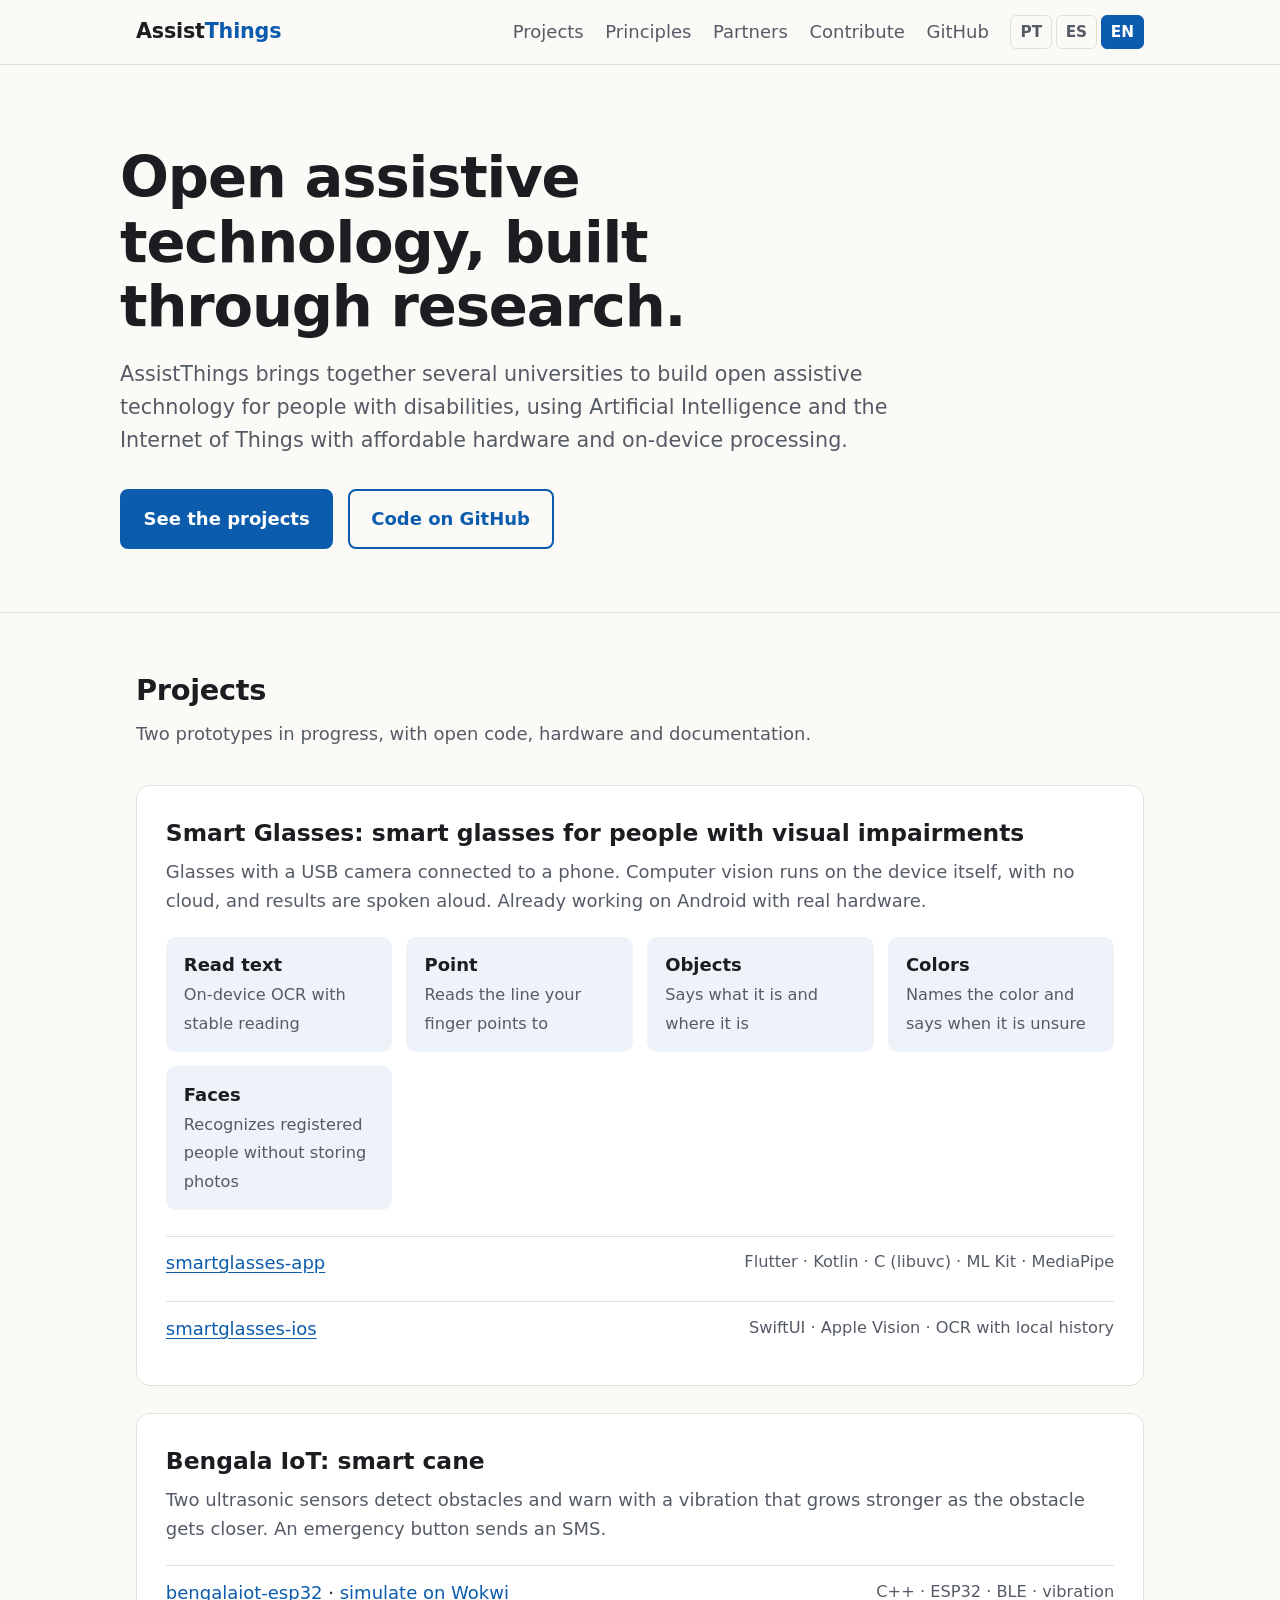
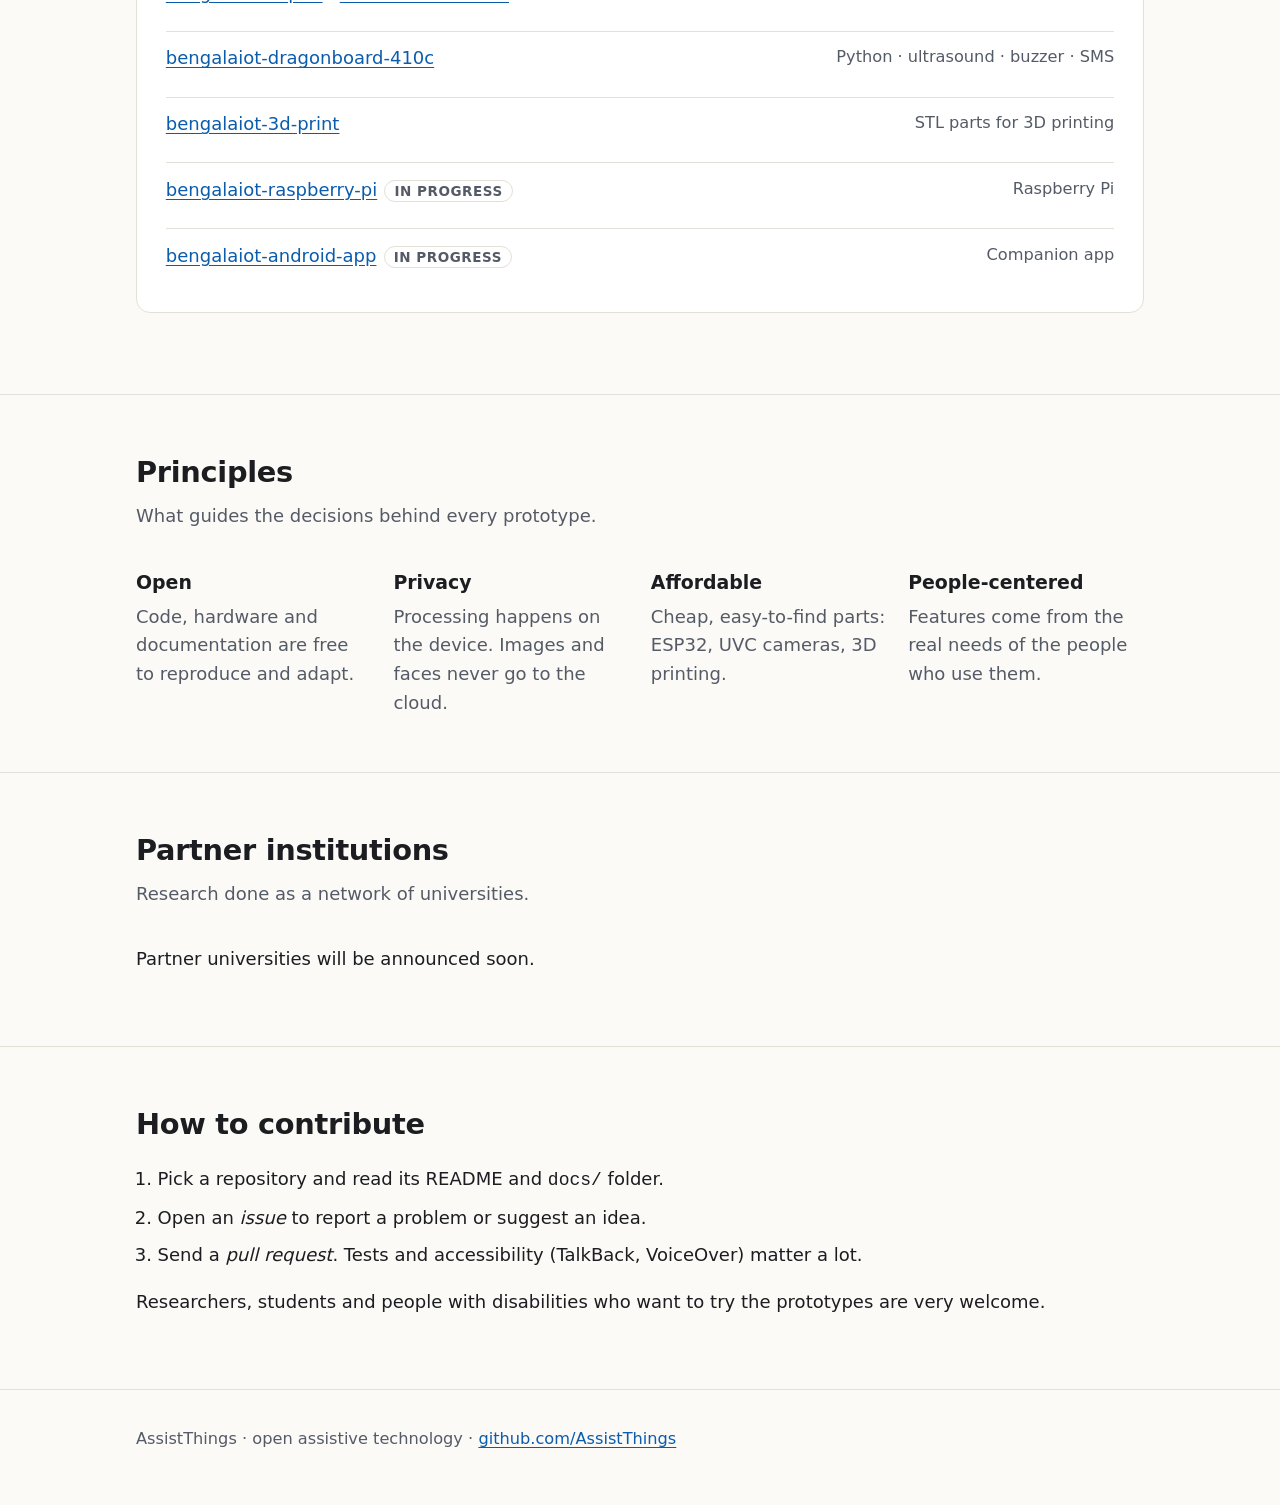
==== en/index.html @ 8e0bbb5f "feat: add Spanish and English pages with language switcher" ====
<!doctype html>
<html lang="en">
<head>
<meta charset="utf-8">
<meta name="viewport" content="width=device-width, initial-scale=1">
<title>AssistThings</title>
<meta name="description" content="A research project across universities building open assistive technology with Artificial Intelligence and the Internet of Things.">
<link rel="stylesheet" href="/style.css">
<link rel="alternate" hreflang="pt-BR" href="https://assistthings.github.io/">
<link rel="alternate" hreflang="es" href="https://assistthings.github.io/es/">
<link rel="alternate" hreflang="en" href="https://assistthings.github.io/en/">
</head>
<body>
<a class="skip" href="#content">Skip to content</a>

<header class="top">
  <div class="wrap">
    <a class="brand" href="/en/">Assist<span>Things</span></a>
    <div class="top-right">
    <nav aria-label="Main">
      <ul>
        <li><a href="#projects">Projects</a></li>
        <li><a href="#principles">Principles</a></li>
        <li><a href="#partners">Partners</a></li>
        <li><a href="#contribute">Contribute</a></li>
        <li><a href="https://github.com/AssistThings">GitHub</a></li>
      </ul>
    </nav>
    <ul class="lang" aria-label="Language">
      <li><a href="/" hreflang="pt-BR" lang="pt-BR">PT</a></li>
      <li><a href="/es/" hreflang="es" lang="es">ES</a></li>
      <li><a href="/en/" hreflang="en" lang="en" aria-current="page">EN</a></li>
    </ul>
    </div>
  </div>
</header>

<main id="content">
  <div class="wrap hero">
    <h1>Open assistive technology, built through research.</h1>
    <p>AssistThings brings together several universities to build open assistive technology for people with disabilities, using Artificial Intelligence and the Internet of Things with affordable hardware and on-device processing.</p>
    <div class="btns">
      <a class="btn primary" href="#projects">See the projects</a>
      <a class="btn ghost" href="https://github.com/AssistThings">Code on GitHub</a>
    </div>
  </div>

  <section id="projects" aria-labelledby="h-projects">
    <div class="wrap">
      <h2 id="h-projects">Projects</h2>
      <p class="lead">Two prototypes in progress, with open code, hardware and documentation.</p>

      <article class="project" aria-labelledby="h-glasses">
        <h3 id="h-glasses">Smart Glasses: smart glasses for people with visual impairments</h3>
        <p>Glasses with a USB camera connected to a phone. Computer vision runs on the device itself, with no cloud, and results are spoken aloud. Already working on Android with real hardware.</p>
        <ul class="modes">
          <li><strong>Read text</strong><span>On-device OCR with stable reading</span></li>
          <li><strong>Point</strong><span>Reads the line your finger points to</span></li>
          <li><strong>Objects</strong><span>Says what it is and where it is</span></li>
          <li><strong>Colors</strong><span>Names the color and says when it is unsure</span></li>
          <li><strong>Faces</strong><span>Recognizes registered people without storing photos</span></li>
        </ul>
        <ul class="repos">
          <li><a href="https://github.com/AssistThings/smartglasses-app">smartglasses-app</a><span class="meta">Flutter · Kotlin · C (libuvc) · ML Kit · MediaPipe</span></li>
          <li><a href="https://github.com/AssistThings/smartglasses-ios">smartglasses-ios</a><span class="meta">SwiftUI · Apple Vision · OCR with local history</span></li>
        </ul>
      </article>

      <article class="project" aria-labelledby="h-cane">
        <h3 id="h-cane">Bengala IoT: smart cane</h3>
        <p>Two ultrasonic sensors detect obstacles and warn with a vibration that grows stronger as the obstacle gets closer. An emergency button sends an SMS.</p>
        <ul class="repos">
          <li><span><a href="https://github.com/AssistThings/bengalaiot-esp32">bengalaiot-esp32</a> · <a href="https://wokwi.com/projects/360982537270744065">simulate on Wokwi</a></span><span class="meta">C++ · ESP32 · BLE · vibration</span></li>
          <li><a href="https://github.com/AssistThings/bengalaiot-dragonboard-410c">bengalaiot-dragonboard-410c</a><span class="meta">Python · ultrasound · buzzer · SMS</span></li>
          <li><a href="https://github.com/AssistThings/bengalaiot-3d-print">bengalaiot-3d-print</a><span class="meta">STL parts for 3D printing</span></li>
          <li><span><a href="https://github.com/AssistThings/bengalaiot-raspberry-pi">bengalaiot-raspberry-pi</a><span class="tag">in progress</span></span><span class="meta">Raspberry Pi</span></li>
          <li><span><a href="https://github.com/AssistThings/bengalaiot-android-app">bengalaiot-android-app</a><span class="tag">in progress</span></span><span class="meta">Companion app</span></li>
        </ul>
      </article>
    </div>
  </section>

  <section id="principles" aria-labelledby="h-principles">
    <div class="wrap">
      <h2 id="h-principles">Principles</h2>
      <p class="lead">What guides the decisions behind every prototype.</p>
      <div class="grid">
        <div><h3>Open</h3><p>Code, hardware and documentation are free to reproduce and adapt.</p></div>
        <div><h3>Privacy</h3><p>Processing happens on the device. Images and faces never go to the cloud.</p></div>
        <div><h3>Affordable</h3><p>Cheap, easy-to-find parts: ESP32, UVC cameras, 3D printing.</p></div>
        <div><h3>People-centered</h3><p>Features come from the real needs of the people who use them.</p></div>
      </div>
    </div>
  </section>

  <section id="partners" aria-labelledby="h-partners">
    <div class="wrap">
      <h2 id="h-partners">Partner institutions</h2>
      <p class="lead">Research done as a network of universities.</p>
      <p>Partner universities will be announced soon.</p>
    </div>
  </section>

  <section id="contribute" aria-labelledby="h-contribute">
    <div class="wrap">
      <h2 id="h-contribute">How to contribute</h2>
      <ol class="steps">
        <li>Pick a repository and read its README and <code>docs/</code> folder.</li>
        <li>Open an <em>issue</em> to report a problem or suggest an idea.</li>
        <li>Send a <em>pull request</em>. Tests and accessibility (TalkBack, VoiceOver) matter a lot.</li>
      </ol>
      <p>Researchers, students and people with disabilities who want to try the prototypes are very welcome.</p>
    </div>
  </section>
</main>

<footer>
  <div class="wrap">AssistThings · open assistive technology · <a href="https://github.com/AssistThings">github.com/AssistThings</a></div>
</footer>
</body>
</html>
---- style.css ----
:root {
  --bg: #fbfaf7; --surface: #ffffff; --text: #1b1d21; --muted: #555b66;
  --line: #e3e0d8; --accent: #0b5cad; --accent-ink: #ffffff; --chip: #eef3fa;
  --focus: #f2a900;
}
@media (prefers-color-scheme: dark) {
  :root {
    --bg: #121417; --surface: #1b1e23; --text: #eceef2; --muted: #a6adb9;
    --line: #2c3139; --accent: #6fb0ff; --accent-ink: #0b1220; --chip: #1f2a3a;
  }
}
* { box-sizing: border-box; }
html { font-size: 112.5%; }
body {
  margin: 0; background: var(--bg); color: var(--text);
  font: 1rem/1.6 system-ui, -apple-system, "Segoe UI", Roboto, sans-serif;
}
a { color: var(--accent); text-underline-offset: 3px; }
:focus-visible { outline: 3px solid var(--focus); outline-offset: 3px; border-radius: 4px; }
.skip { position: absolute; left: -999px; top: 0; background: var(--accent); color: var(--accent-ink); padding: .6rem 1rem; }
.skip:focus { left: 1rem; top: 1rem; z-index: 10; }
.wrap { max-width: 1040px; margin: 0 auto; padding: 0 16px; }
header.top { border-bottom: 1px solid var(--line); }
header.top .wrap { display: flex; align-items: center; justify-content: space-between; gap: 1rem; min-height: 64px; flex-wrap: wrap; }
.brand { font-weight: 700; font-size: 1.15rem; color: var(--text); text-decoration: none; letter-spacing: -.01em; }
.brand span { color: var(--accent); }
nav ul { list-style: none; display: flex; gap: 1.2rem; margin: 0; padding: 0; flex-wrap: wrap; }
nav a { color: var(--muted); text-decoration: none; }
nav a:hover { color: var(--text); text-decoration: underline; }

.hero { padding: 4.5rem 0 3.5rem; }
.hero h1 { font-size: clamp(2rem, 5vw, 3.2rem); line-height: 1.12; margin: 0 0 1rem; letter-spacing: -.02em; max-width: 18ch; }
.hero p { font-size: 1.15rem; color: var(--muted); max-width: 60ch; margin: 0 0 1.8rem; }
.btns { display: flex; gap: .8rem; flex-wrap: wrap; }
.btn { display: inline-block; padding: .75rem 1.2rem; border-radius: 8px; font-weight: 600; text-decoration: none; border: 2px solid var(--accent); }
.btn.primary { background: var(--accent); color: var(--accent-ink); }
.btn.ghost { color: var(--accent); }

section { padding: 3rem 0; border-top: 1px solid var(--line); }
h2 { font-size: 1.6rem; margin: 0 0 .4rem; letter-spacing: -.01em; }
.lead { color: var(--muted); margin: 0 0 2rem; max-width: 65ch; }

.project { background: var(--surface); border: 1px solid var(--line); border-radius: 14px; padding: 1.6rem; margin-bottom: 1.5rem; }
.project h3 { margin: 0 0 .3rem; font-size: 1.3rem; }
.project > p { margin: 0 0 1.2rem; color: var(--muted); }
.modes { display: grid; grid-template-columns: repeat(auto-fit, minmax(180px, 1fr)); gap: .8rem; margin: 0 0 1.4rem; padding: 0; list-style: none; }
.modes li { background: var(--chip); border-radius: 10px; padding: .8rem 1rem; }
.modes strong { display: block; }
.modes span { color: var(--muted); font-size: .9rem; }
.repos { list-style: none; padding: 0; margin: 0; display: grid; gap: .6rem; }
.repos li { display: flex; justify-content: space-between; gap: 1rem; flex-wrap: wrap; padding: .7rem 0; border-top: 1px solid var(--line); }
.repos .meta { color: var(--muted); font-size: .9rem; }
.tag { font-size: .75rem; font-weight: 600; text-transform: uppercase; letter-spacing: .04em; padding: .1rem .5rem; border-radius: 99px; border: 1px solid var(--line); color: var(--muted); margin-left: .4rem; }

.grid { display: grid; grid-template-columns: repeat(auto-fit, minmax(220px, 1fr)); gap: 1.2rem; }
.grid h3 { margin: 0 0 .3rem; font-size: 1.05rem; }
.grid p { margin: 0; color: var(--muted); }
ol.steps { padding-left: 1.2rem; max-width: 65ch; }
ol.steps li { margin-bottom: .5rem; }
footer { border-top: 1px solid var(--line); padding: 2rem 0 3rem; color: var(--muted); font-size: .9rem; }
.lang { list-style: none; display: flex; gap: .2rem; margin: 0; padding: 0; }
.lang a { display: inline-block; padding: .2rem .5rem; border-radius: 6px; border: 1px solid var(--line); color: var(--muted); text-decoration: none; font-size: .85rem; font-weight: 600; }
.lang a[aria-current="page"] { background: var(--accent); border-color: var(--accent); color: var(--accent-ink); }
.top-right { display: flex; align-items: center; gap: 1.2rem; flex-wrap: wrap; }
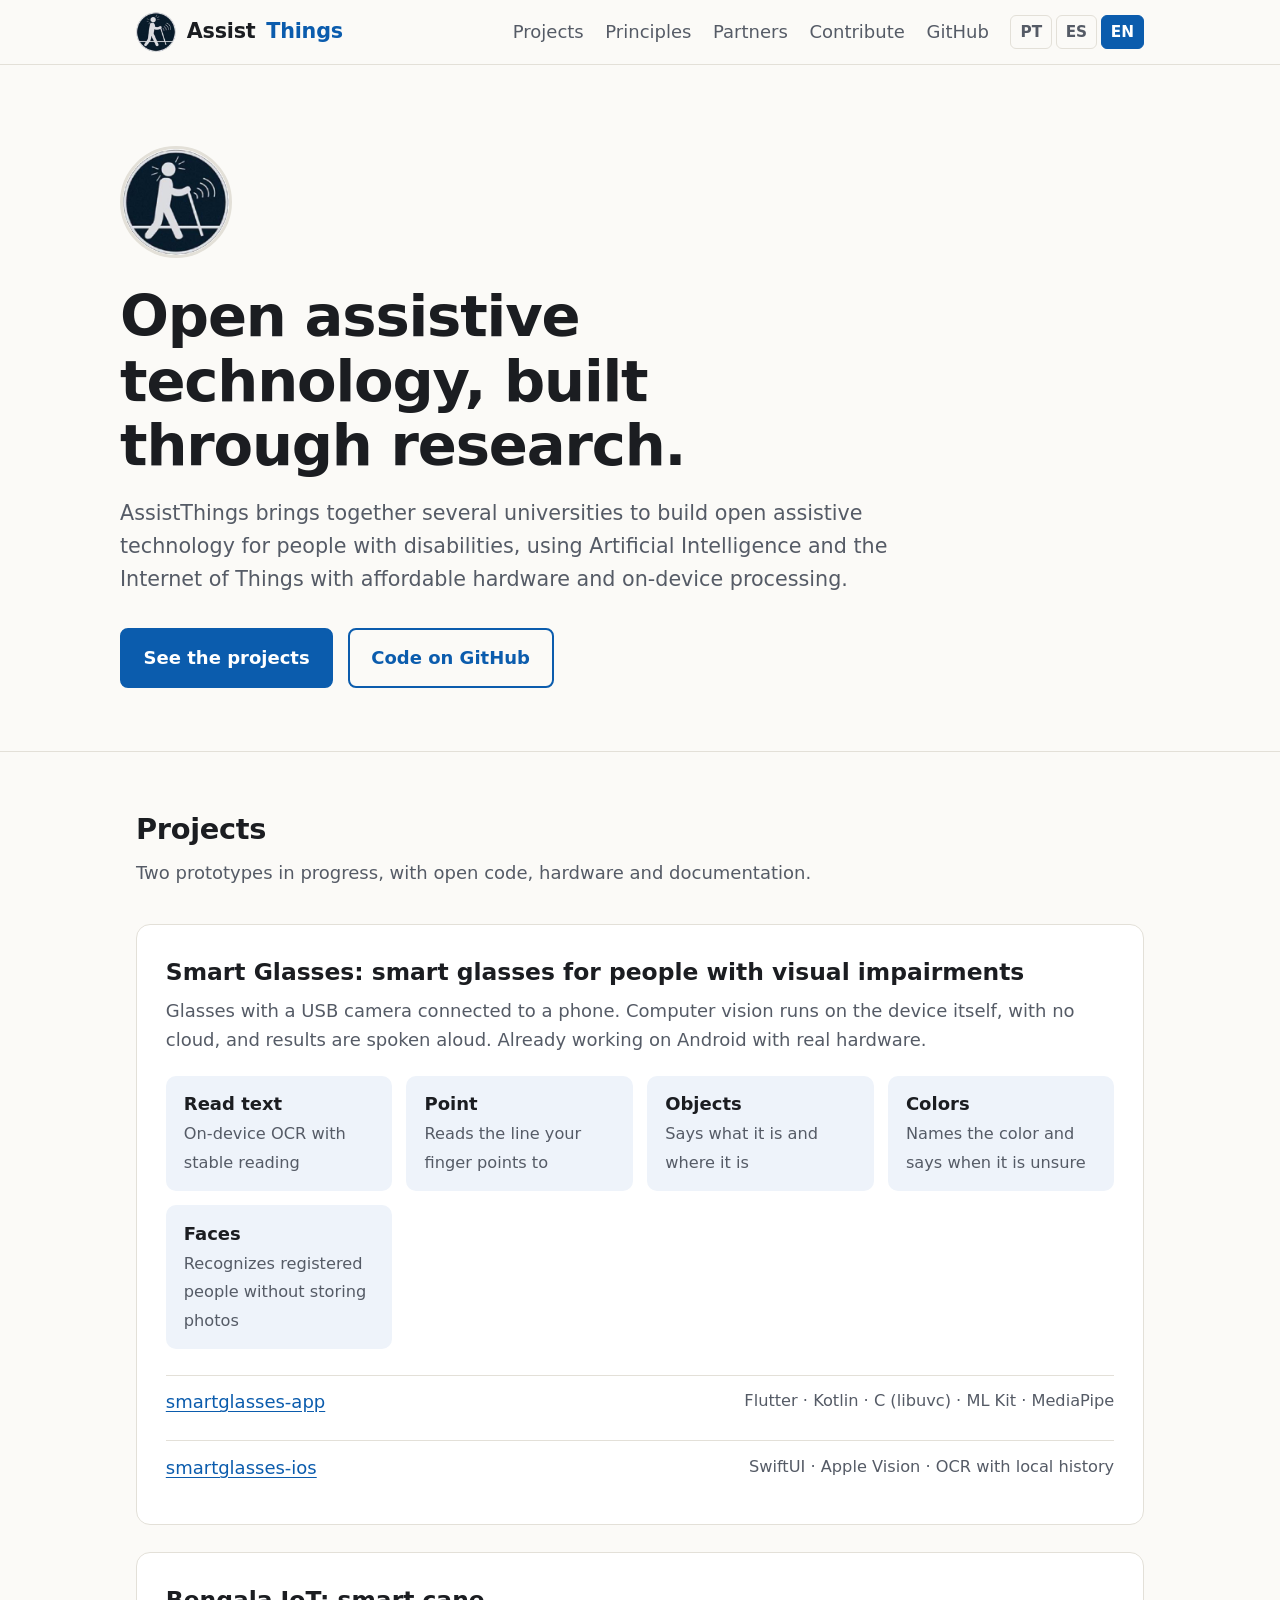
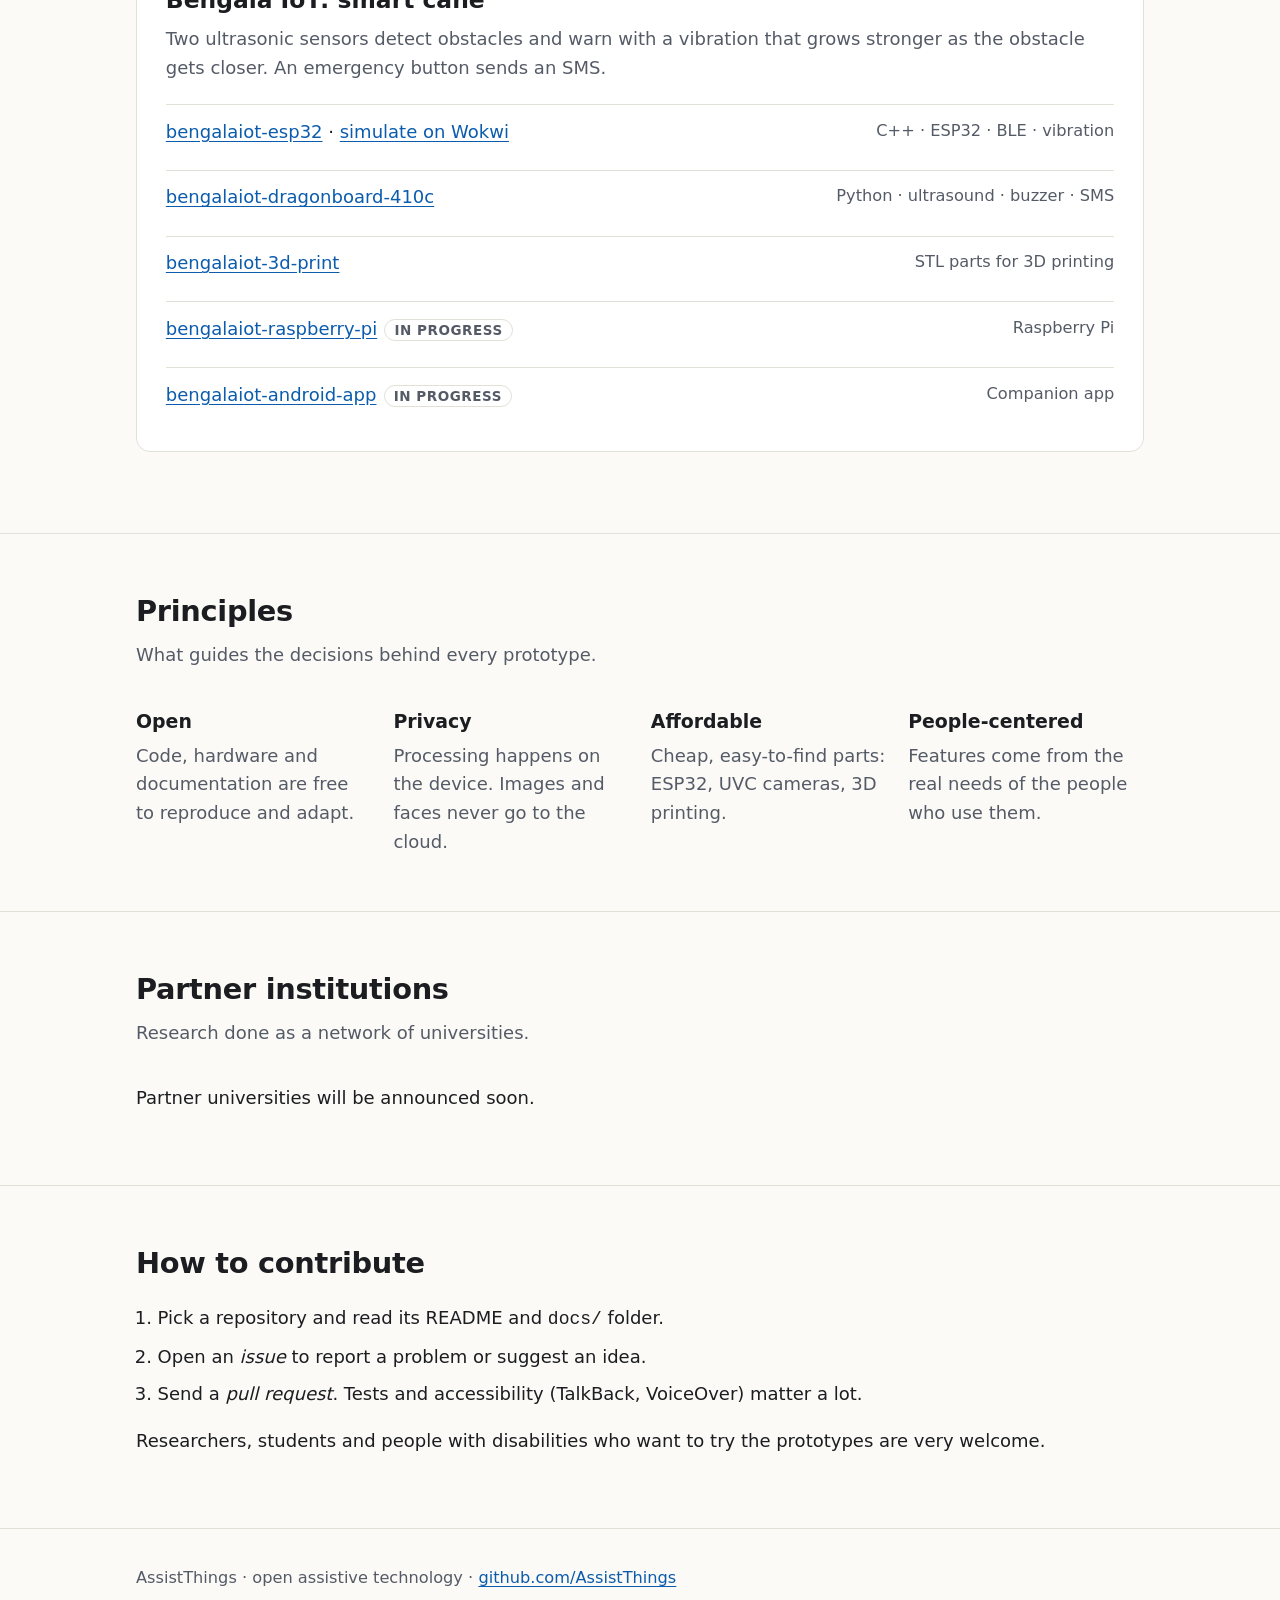
==== commit 514121d6: "feat: adicionar logotipo no cabecalho, no destaque e como favicon" ====
--- a/en/index.html
+++ b/en/index.html
@@ -6,6 +6,8 @@
 <title>AssistThings</title>
 <meta name="description" content="A research project across universities building open assistive technology with Artificial Intelligence and the Internet of Things.">
 <link rel="stylesheet" href="/style.css">
+<link rel="icon" type="image/png" href="/assets/favicon.png">
+<link rel="apple-touch-icon" href="/assets/logo.jpg">
 <link rel="alternate" hreflang="pt-BR" href="https://assistthings.github.io/">
 <link rel="alternate" hreflang="es" href="https://assistthings.github.io/es/">
 <link rel="alternate" hreflang="en" href="https://assistthings.github.io/en/">
@@ -15,7 +17,7 @@
 
 <header class="top">
   <div class="wrap">
-    <a class="brand" href="/en/">Assist<span>Things</span></a>
+    <a class="brand" href="/en/"><img src="/assets/logo.jpg" alt="" width="40" height="40">Assist<span>Things</span></a>
     <div class="top-right">
     <nav aria-label="Main">
       <ul>
@@ -37,6 +39,7 @@
 
 <main id="content">
   <div class="wrap hero">
+    <img class="hero-logo" src="/assets/logo.jpg" alt="AssistThings logo: person walking with a cane" width="112" height="112">
     <h1>Open assistive technology, built through research.</h1>
     <p>AssistThings brings together several universities to build open assistive technology for people with disabilities, using Artificial Intelligence and the Internet of Things with affordable hardware and on-device processing.</p>
     <div class="btns">
--- a/style.css
+++ b/style.css
@@ -22,7 +22,7 @@
 .wrap { max-width: 1040px; margin: 0 auto; padding: 0 16px; }
 header.top { border-bottom: 1px solid var(--line); }
 header.top .wrap { display: flex; align-items: center; justify-content: space-between; gap: 1rem; min-height: 64px; flex-wrap: wrap; }
-.brand { font-weight: 700; font-size: 1.15rem; color: var(--text); text-decoration: none; letter-spacing: -.01em; }
+.brand { display: inline-flex; align-items: center; gap: .6rem; font-weight: 700; font-size: 1.15rem; color: var(--text); text-decoration: none; letter-spacing: -.01em; }
 .brand span { color: var(--accent); }
 nav ul { list-style: none; display: flex; gap: 1.2rem; margin: 0; padding: 0; flex-wrap: wrap; }
 nav a { color: var(--muted); text-decoration: none; }
@@ -62,3 +62,5 @@
 .lang a { display: inline-block; padding: .2rem .5rem; border-radius: 6px; border: 1px solid var(--line); color: var(--muted); text-decoration: none; font-size: .85rem; font-weight: 600; }
 .lang a[aria-current="page"] { background: var(--accent); border-color: var(--accent); color: var(--accent-ink); }
 .top-right { display: flex; align-items: center; gap: 1.2rem; flex-wrap: wrap; }
+.brand img { border-radius: 50%; display: block; }
+.hero-logo { display: block; width: 112px; height: 112px; border-radius: 50%; margin: 0 0 1.5rem; border: 3px solid var(--line); }
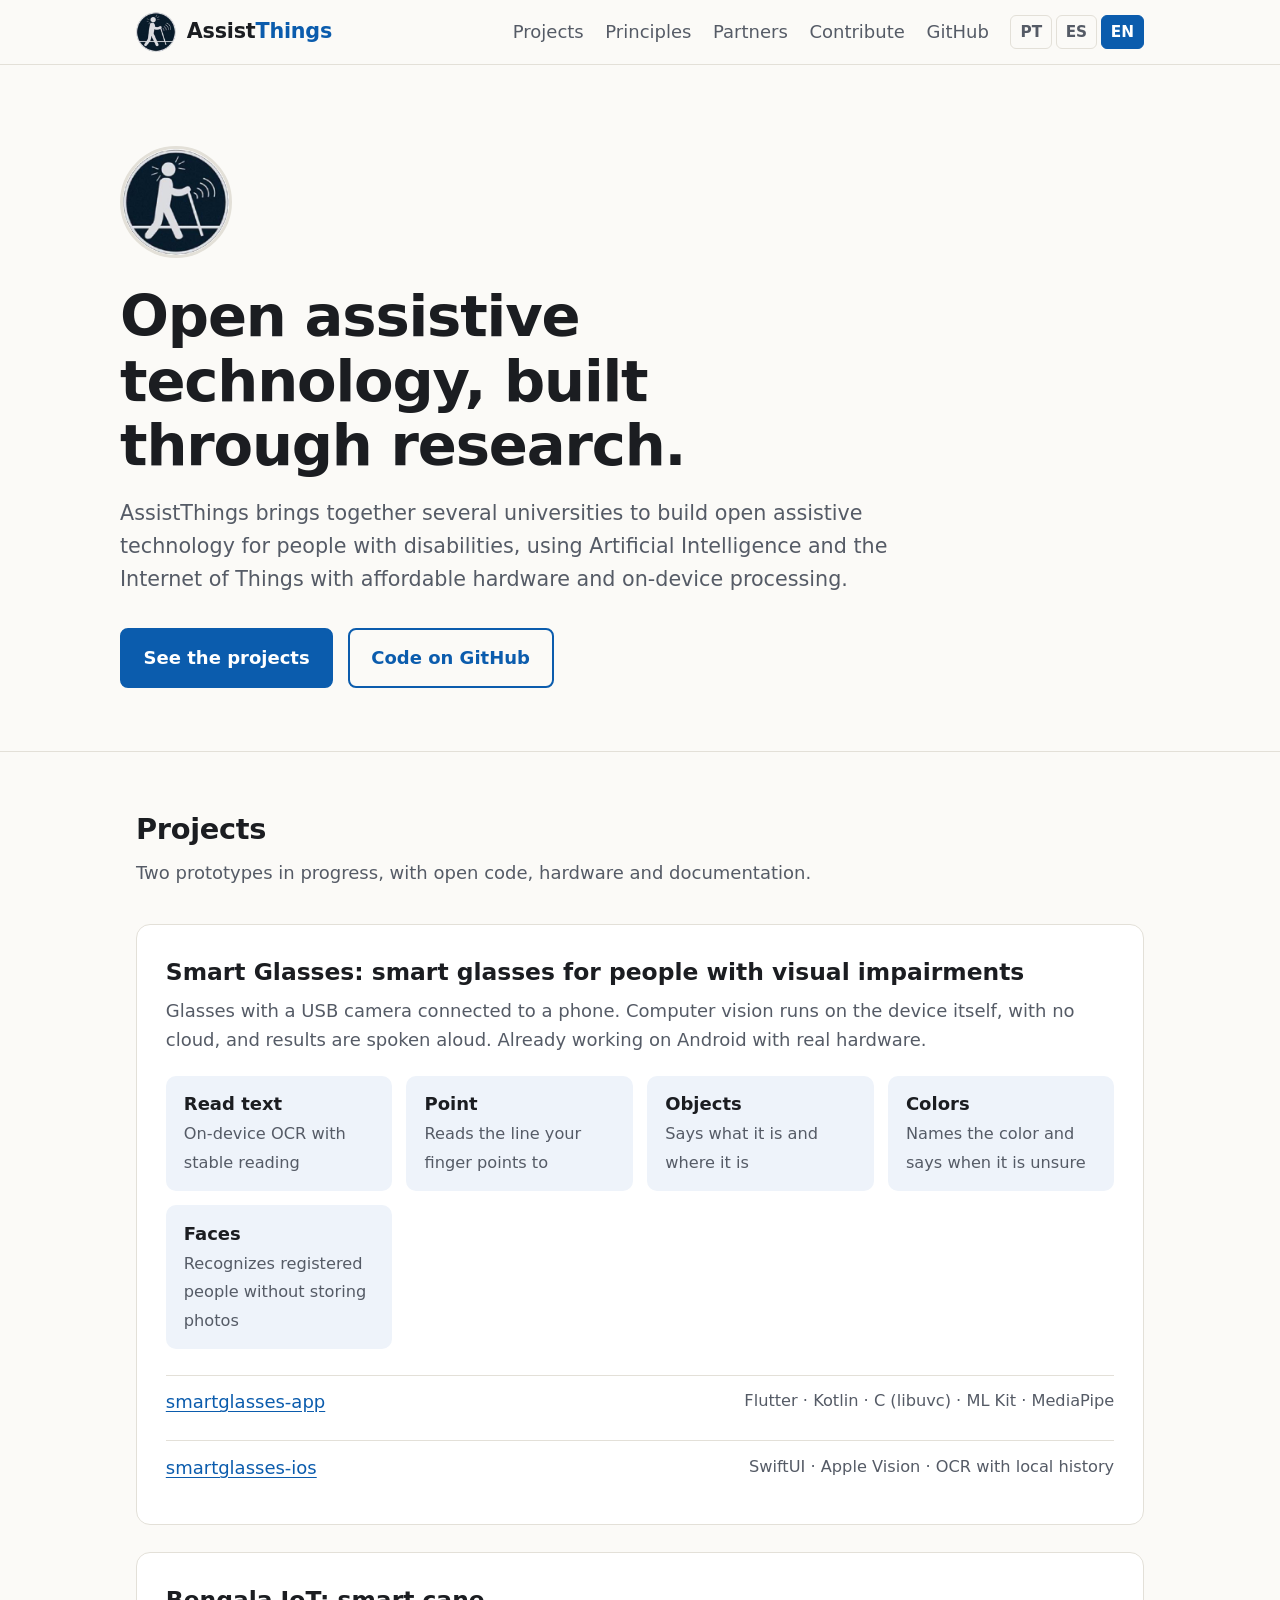
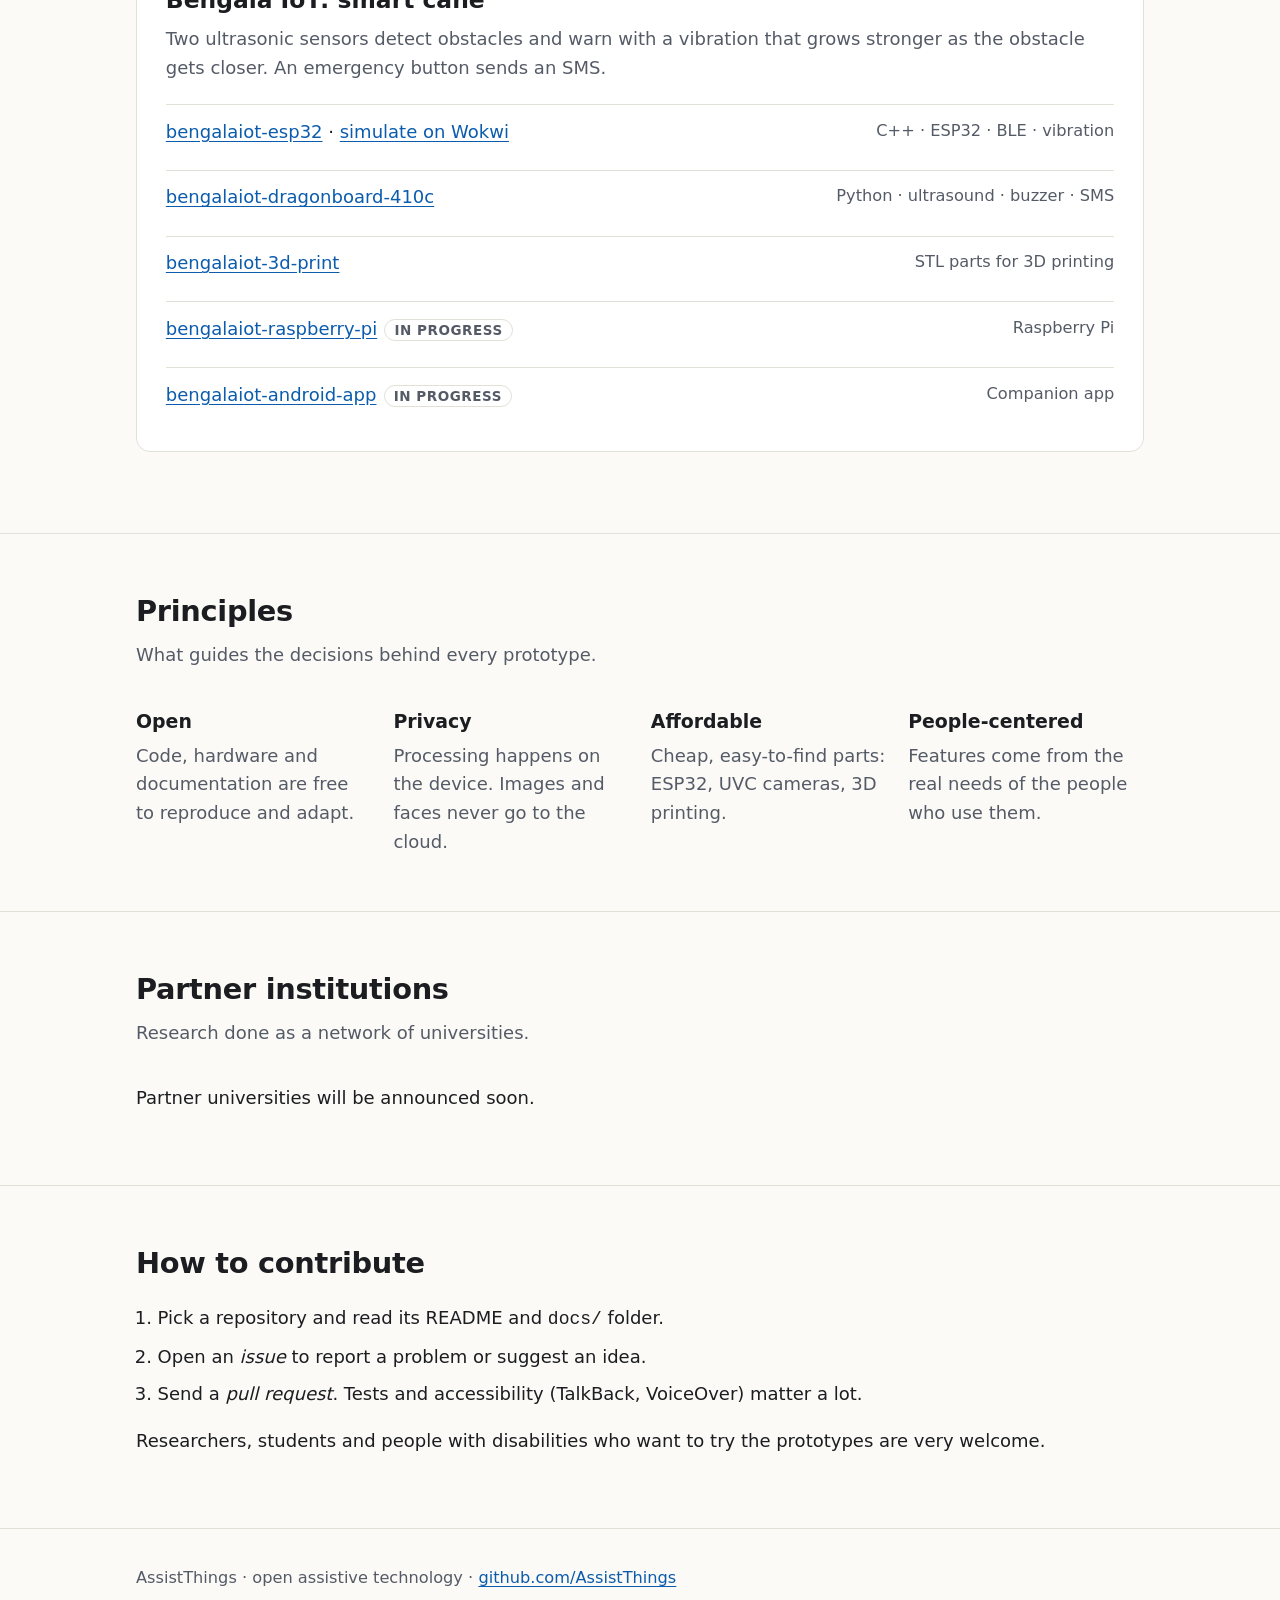
==== commit 51018c72: "fix: agrupar o nome no cabecalho e renovar o cache do css" ====
--- a/en/index.html
+++ b/en/index.html
@@ -5,7 +5,7 @@
 <meta name="viewport" content="width=device-width, initial-scale=1">
 <title>AssistThings</title>
 <meta name="description" content="A research project across universities building open assistive technology with Artificial Intelligence and the Internet of Things.">
-<link rel="stylesheet" href="/style.css">
+<link rel="stylesheet" href="/style.css?v=3">
 <link rel="icon" type="image/png" href="/assets/favicon.png">
 <link rel="apple-touch-icon" href="/assets/logo.jpg">
 <link rel="alternate" hreflang="pt-BR" href="https://assistthings.github.io/">
@@ -17,7 +17,7 @@
 
 <header class="top">
   <div class="wrap">
-    <a class="brand" href="/en/"><img src="/assets/logo.jpg" alt="" width="40" height="40">Assist<span>Things</span></a>
+    <a class="brand" href="/en/"><img src="/assets/logo.jpg" alt="" width="40" height="40"><span class="name">Assist<span>Things</span></span></a>
     <div class="top-right">
     <nav aria-label="Main">
       <ul>
--- a/style.css
+++ b/style.css
@@ -22,8 +22,8 @@
 .wrap { max-width: 1040px; margin: 0 auto; padding: 0 16px; }
 header.top { border-bottom: 1px solid var(--line); }
 header.top .wrap { display: flex; align-items: center; justify-content: space-between; gap: 1rem; min-height: 64px; flex-wrap: wrap; }
-.brand { display: inline-flex; align-items: center; gap: .6rem; font-weight: 700; font-size: 1.15rem; color: var(--text); text-decoration: none; letter-spacing: -.01em; }
-.brand span { color: var(--accent); }
+.brand { display: inline-flex; align-items: center; font-weight: 700; font-size: 1.15rem; color: var(--text); text-decoration: none; letter-spacing: -.01em; }
+.brand .name span { color: var(--accent); }
 nav ul { list-style: none; display: flex; gap: 1.2rem; margin: 0; padding: 0; flex-wrap: wrap; }
 nav a { color: var(--muted); text-decoration: none; }
 nav a:hover { color: var(--text); text-decoration: underline; }
@@ -62,5 +62,5 @@
 .lang a { display: inline-block; padding: .2rem .5rem; border-radius: 6px; border: 1px solid var(--line); color: var(--muted); text-decoration: none; font-size: .85rem; font-weight: 600; }
 .lang a[aria-current="page"] { background: var(--accent); border-color: var(--accent); color: var(--accent-ink); }
 .top-right { display: flex; align-items: center; gap: 1.2rem; flex-wrap: wrap; }
-.brand img { border-radius: 50%; display: block; }
+.brand img { border-radius: 50%; display: block; margin-right: .6rem; }
 .hero-logo { display: block; width: 112px; height: 112px; border-radius: 50%; margin: 0 0 1.5rem; border: 3px solid var(--line); }
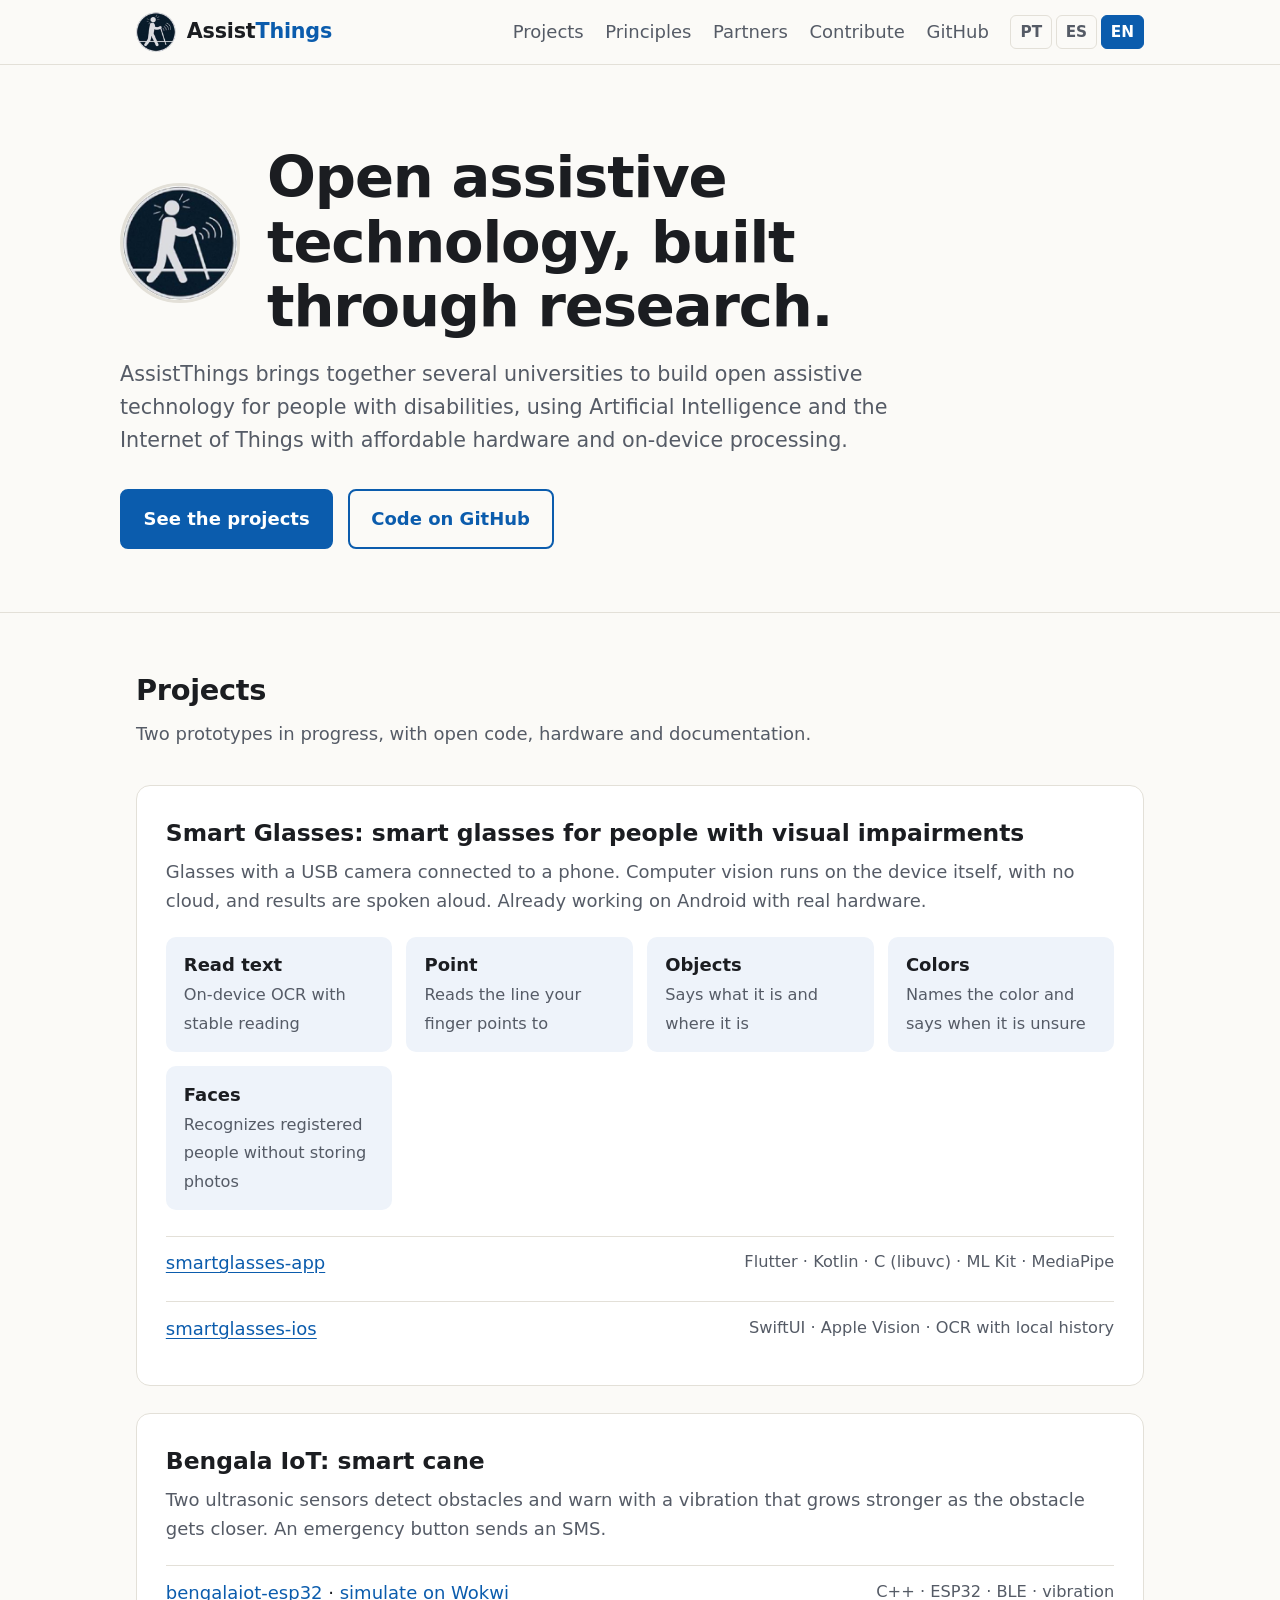
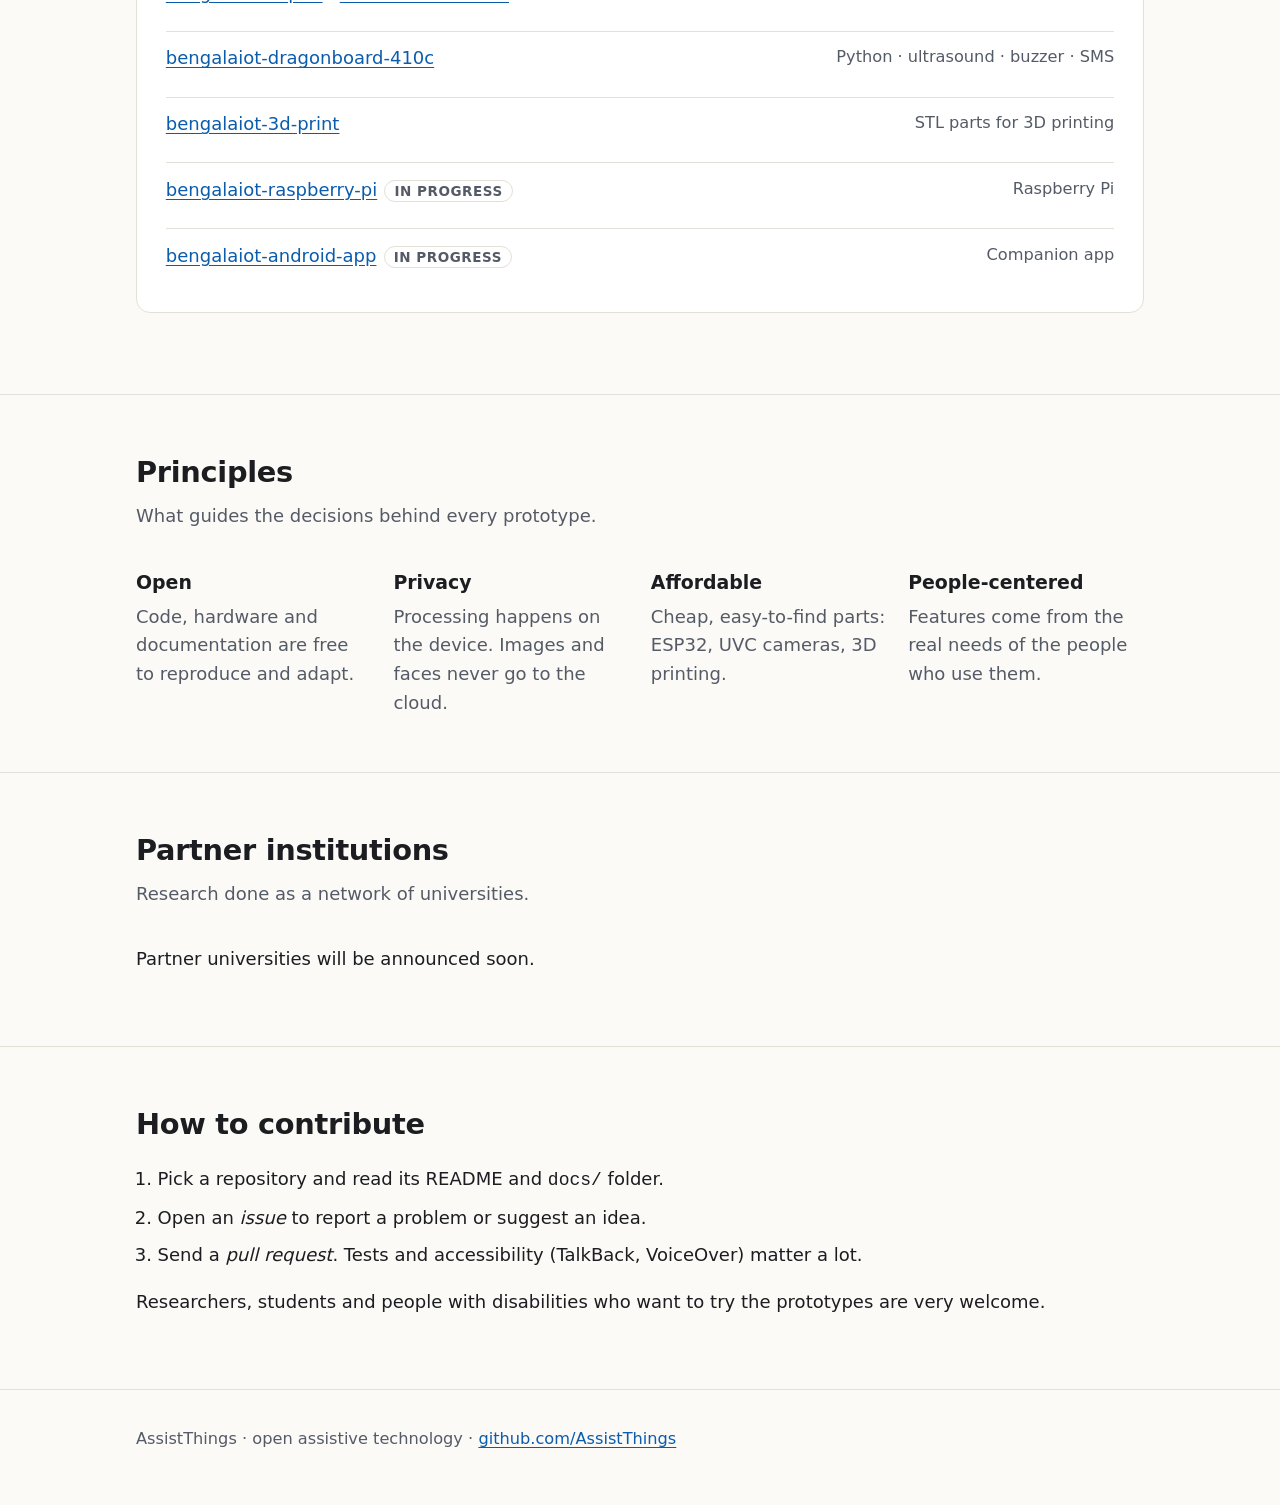
==== commit 84685fc3: "style: posicionar o logotipo a esquerda do titulo principal" ====
--- a/en/index.html
+++ b/en/index.html
@@ -5,7 +5,7 @@
 <meta name="viewport" content="width=device-width, initial-scale=1">
 <title>AssistThings</title>
 <meta name="description" content="A research project across universities building open assistive technology with Artificial Intelligence and the Internet of Things.">
-<link rel="stylesheet" href="/style.css?v=3">
+<link rel="stylesheet" href="/style.css?v=4">
 <link rel="icon" type="image/png" href="/assets/favicon.png">
 <link rel="apple-touch-icon" href="/assets/logo.jpg">
 <link rel="alternate" hreflang="pt-BR" href="https://assistthings.github.io/">
@@ -39,8 +39,10 @@
 
 <main id="content">
   <div class="wrap hero">
-    <img class="hero-logo" src="/assets/logo.jpg" alt="AssistThings logo: person walking with a cane" width="112" height="112">
-    <h1>Open assistive technology, built through research.</h1>
+    <div class="hero-head">
+      <img class="hero-logo" src="/assets/logo.jpg" alt="AssistThings logo: person walking with a cane" width="112" height="112">
+      <h1>Open assistive technology, built through research.</h1>
+    </div>
     <p>AssistThings brings together several universities to build open assistive technology for people with disabilities, using Artificial Intelligence and the Internet of Things with affordable hardware and on-device processing.</p>
     <div class="btns">
       <a class="btn primary" href="#projects">See the projects</a>
--- a/style.css
+++ b/style.css
@@ -63,4 +63,10 @@
 .lang a[aria-current="page"] { background: var(--accent); border-color: var(--accent); color: var(--accent-ink); }
 .top-right { display: flex; align-items: center; gap: 1.2rem; flex-wrap: wrap; }
 .brand img { border-radius: 50%; display: block; margin-right: .6rem; }
-.hero-logo { display: block; width: 112px; height: 112px; border-radius: 50%; margin: 0 0 1.5rem; border: 3px solid var(--line); }
+.hero-head { display: flex; align-items: center; gap: 1.5rem; margin: 0 0 1rem; }
+.hero-head h1 { margin: 0; }
+.hero-logo { flex: none; display: block; width: 120px; height: 120px; border-radius: 50%; border: 3px solid var(--line); }
+@media (max-width: 520px) {
+  .hero-head { gap: 1rem; }
+  .hero-logo { width: 72px; height: 72px; }
+}
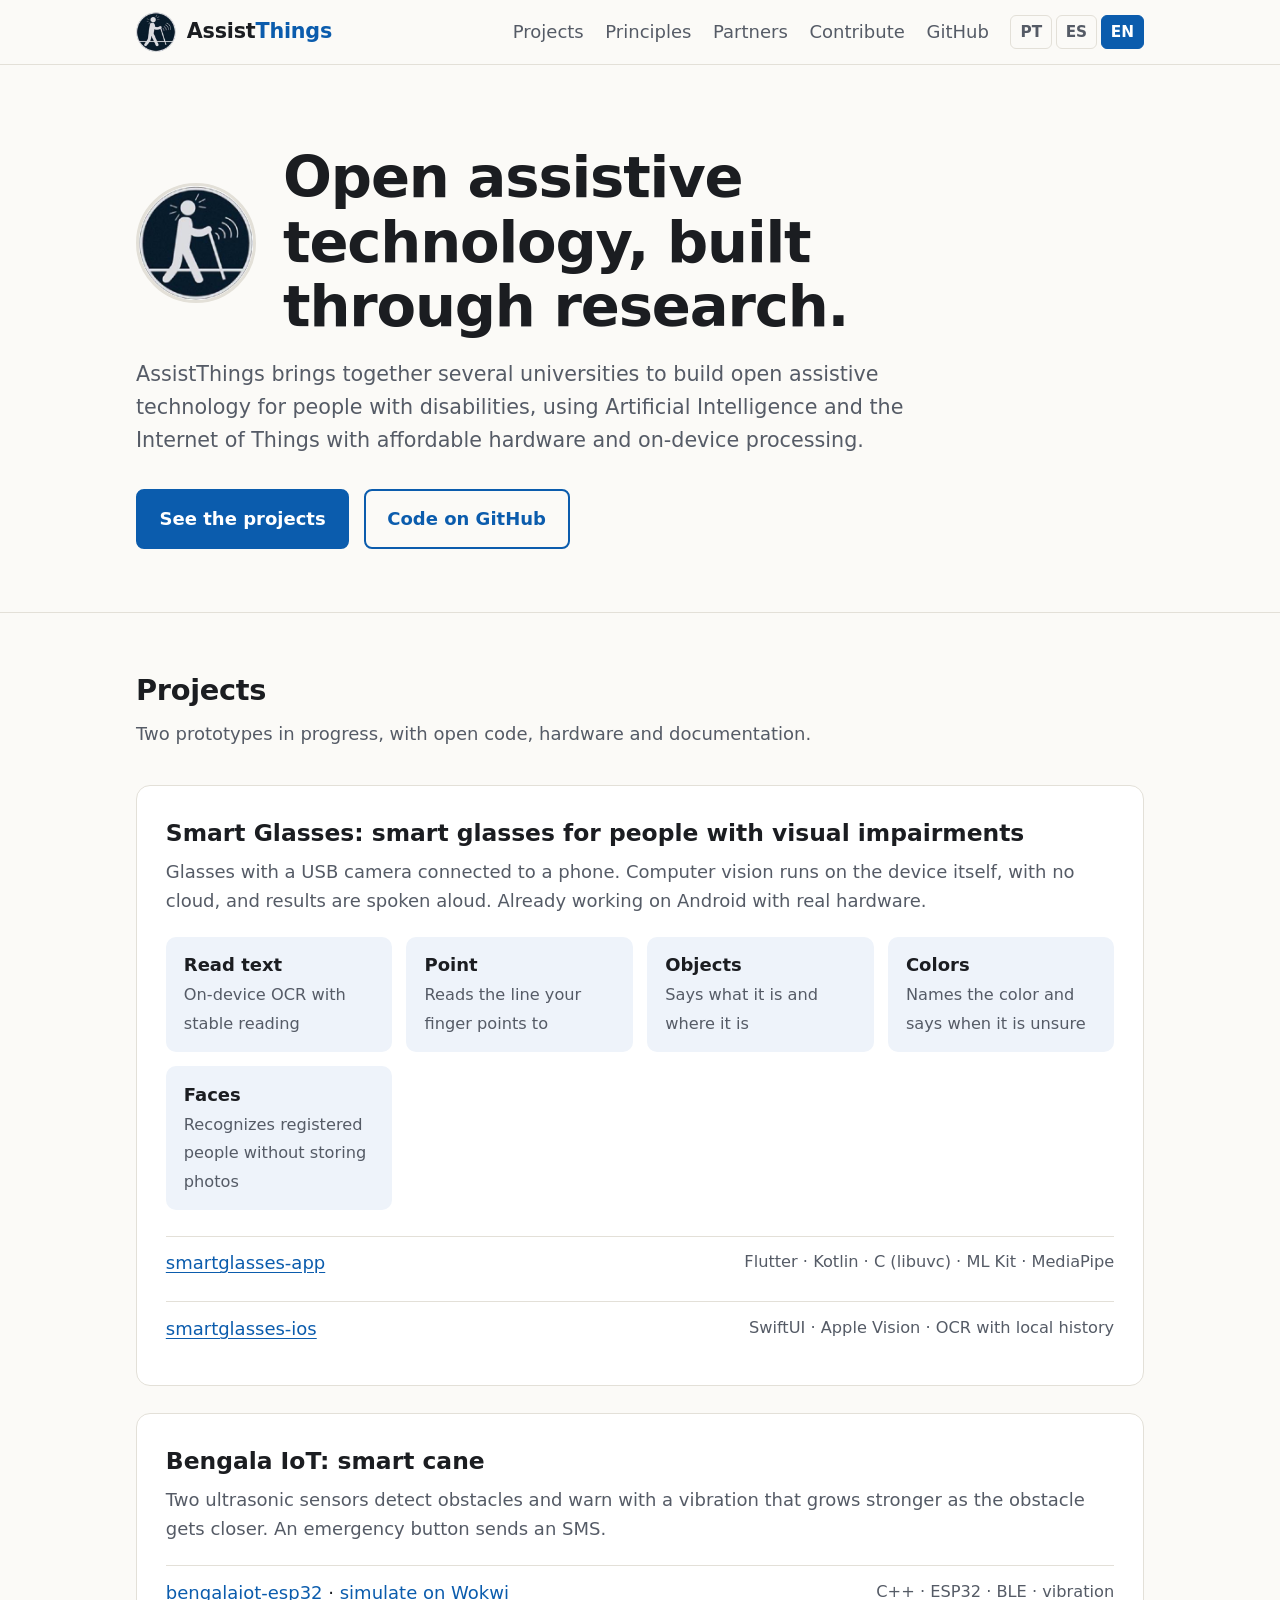
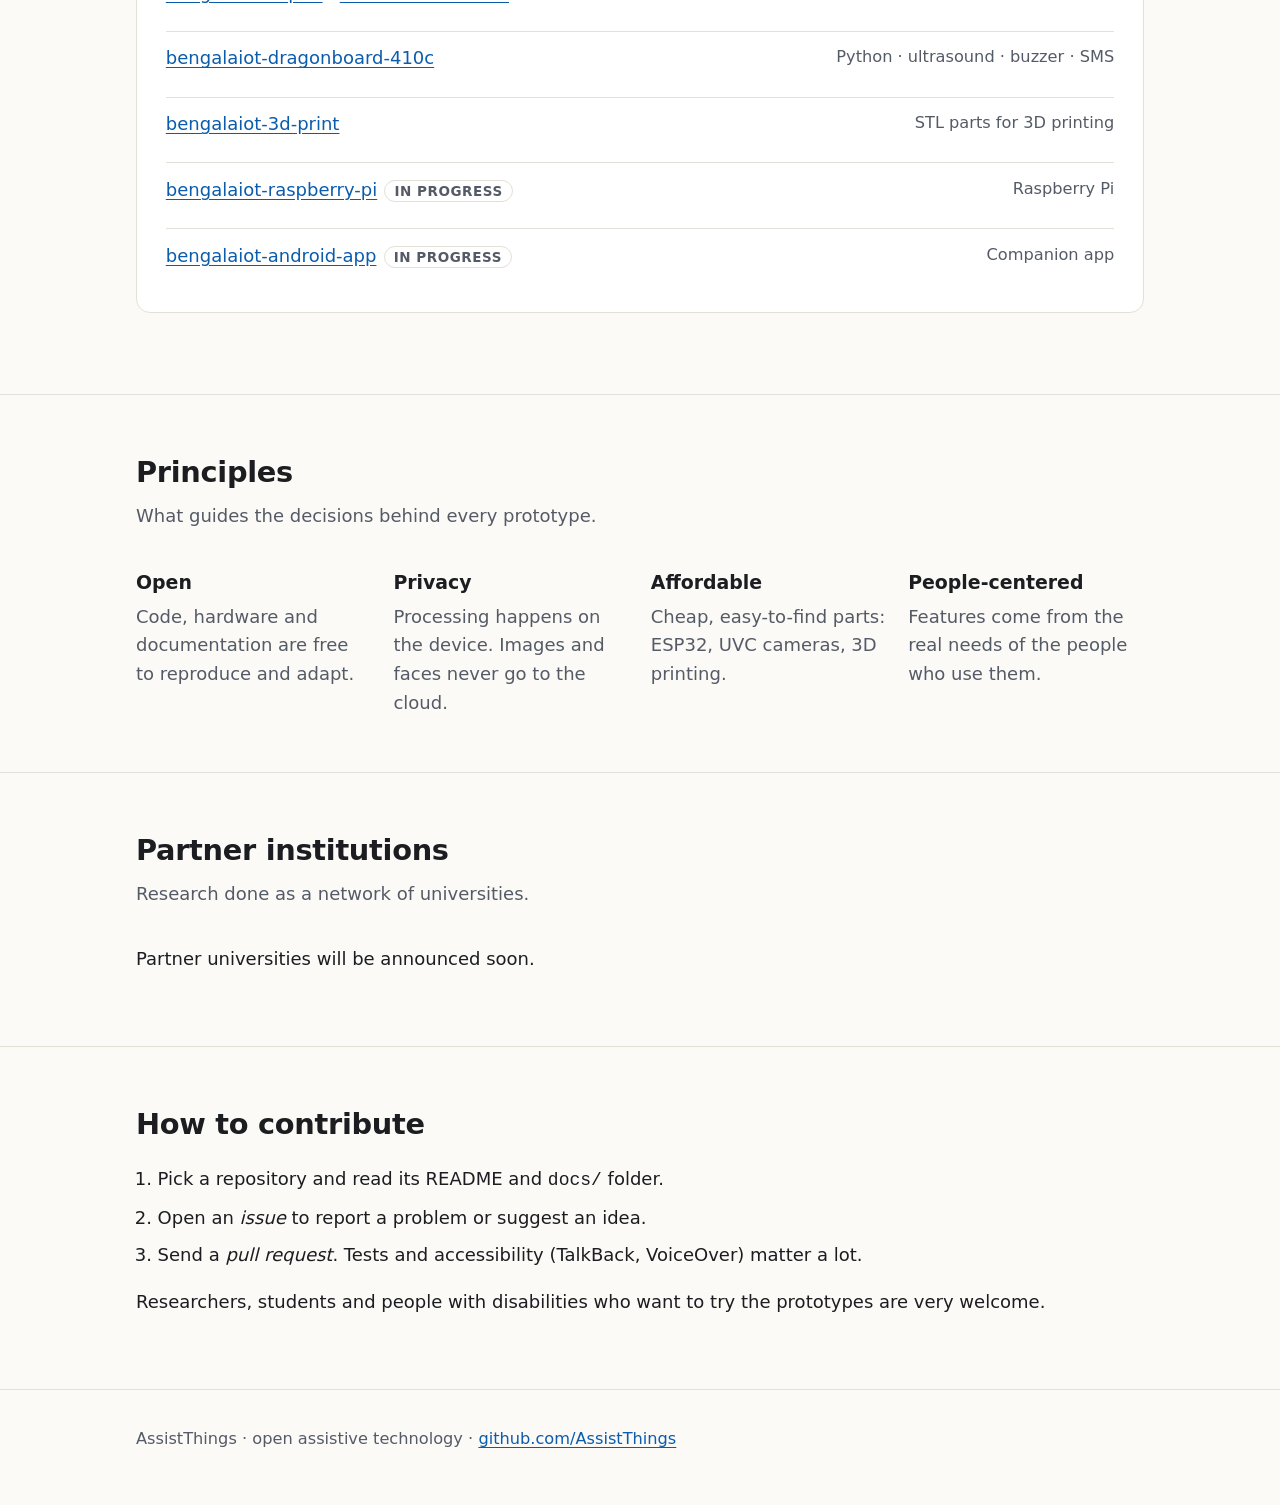
==== commit 21178bd2: "fix: restaurar a margem lateral do bloco de destaque" ====
--- a/en/index.html
+++ b/en/index.html
@@ -5,7 +5,7 @@
 <meta name="viewport" content="width=device-width, initial-scale=1">
 <title>AssistThings</title>
 <meta name="description" content="A research project across universities building open assistive technology with Artificial Intelligence and the Internet of Things.">
-<link rel="stylesheet" href="/style.css?v=4">
+<link rel="stylesheet" href="/style.css?v=5">
 <link rel="icon" type="image/png" href="/assets/favicon.png">
 <link rel="apple-touch-icon" href="/assets/logo.jpg">
 <link rel="alternate" hreflang="pt-BR" href="https://assistthings.github.io/">
--- a/style.css
+++ b/style.css
@@ -28,7 +28,7 @@
 nav a { color: var(--muted); text-decoration: none; }
 nav a:hover { color: var(--text); text-decoration: underline; }
 
-.hero { padding: 4.5rem 0 3.5rem; }
+.hero { padding-top: 4.5rem; padding-bottom: 3.5rem; }
 .hero h1 { font-size: clamp(2rem, 5vw, 3.2rem); line-height: 1.12; margin: 0 0 1rem; letter-spacing: -.02em; max-width: 18ch; }
 .hero p { font-size: 1.15rem; color: var(--muted); max-width: 60ch; margin: 0 0 1.8rem; }
 .btns { display: flex; gap: .8rem; flex-wrap: wrap; }
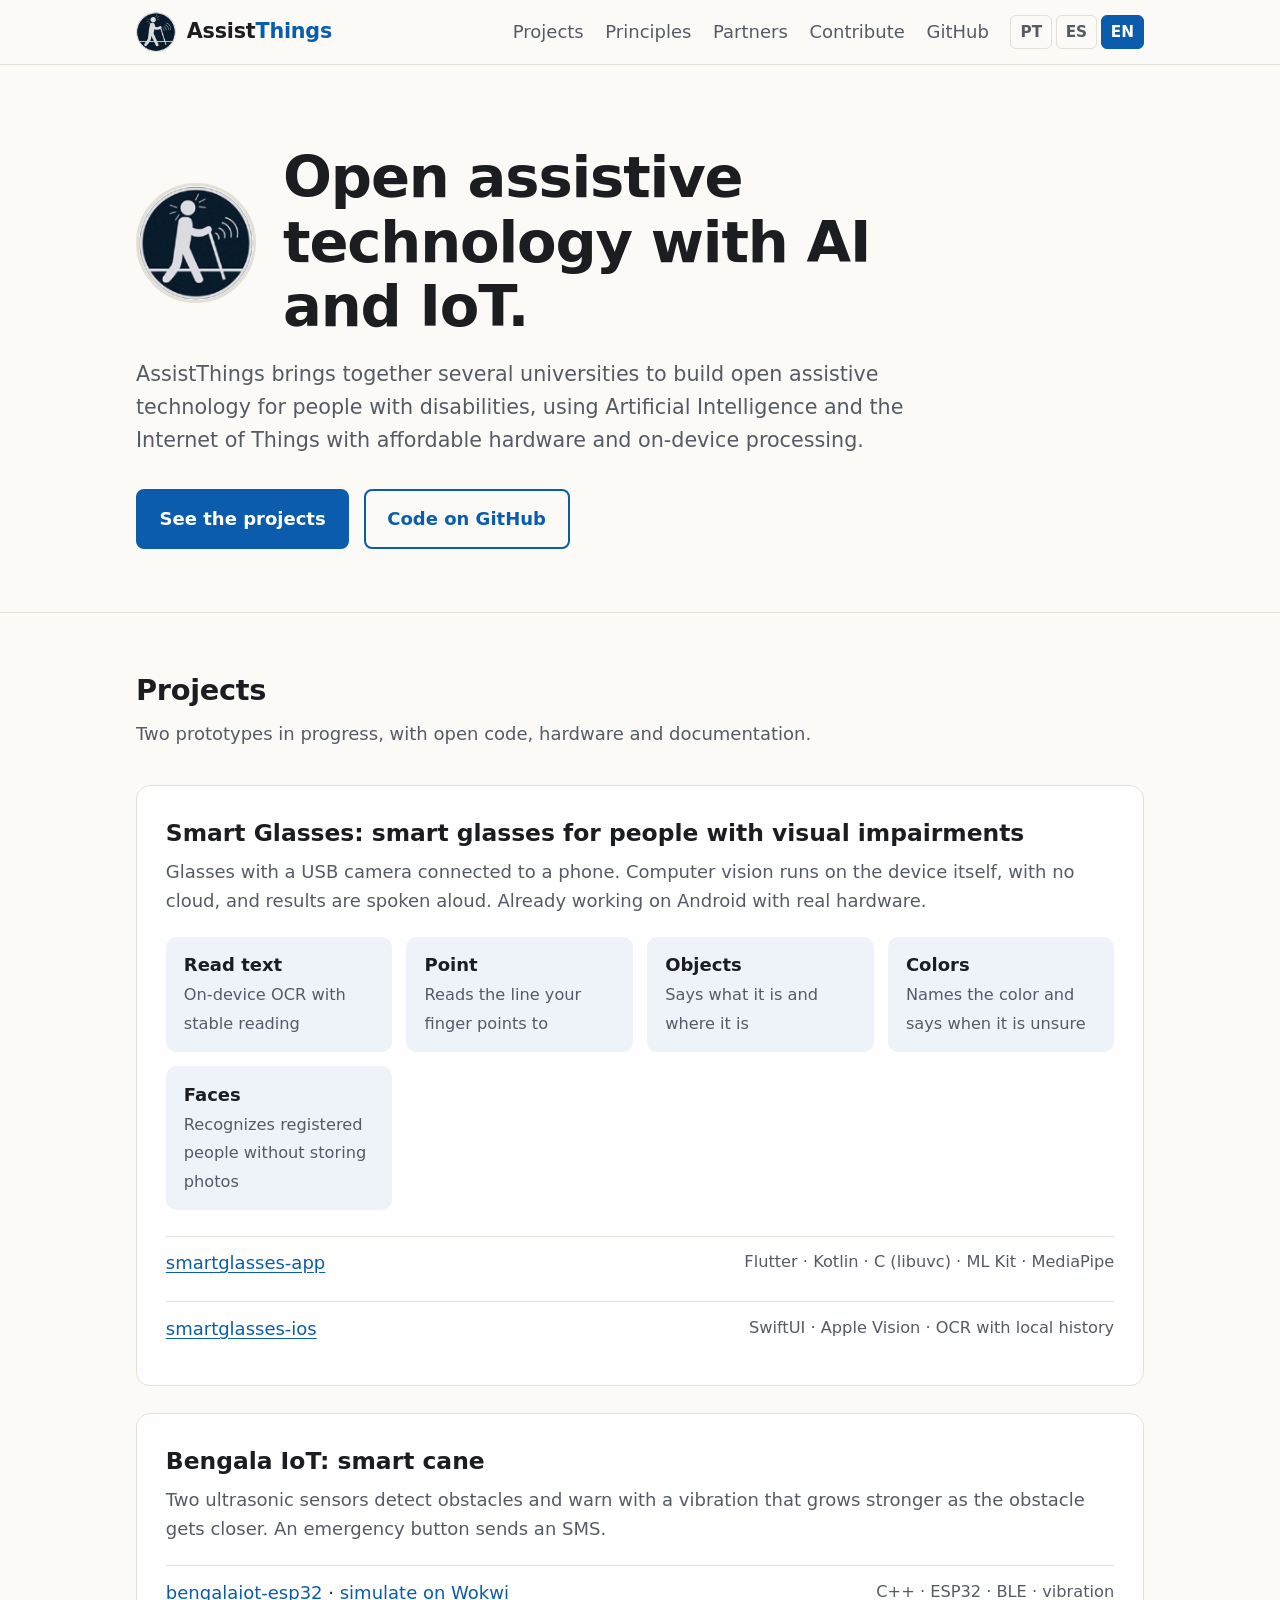
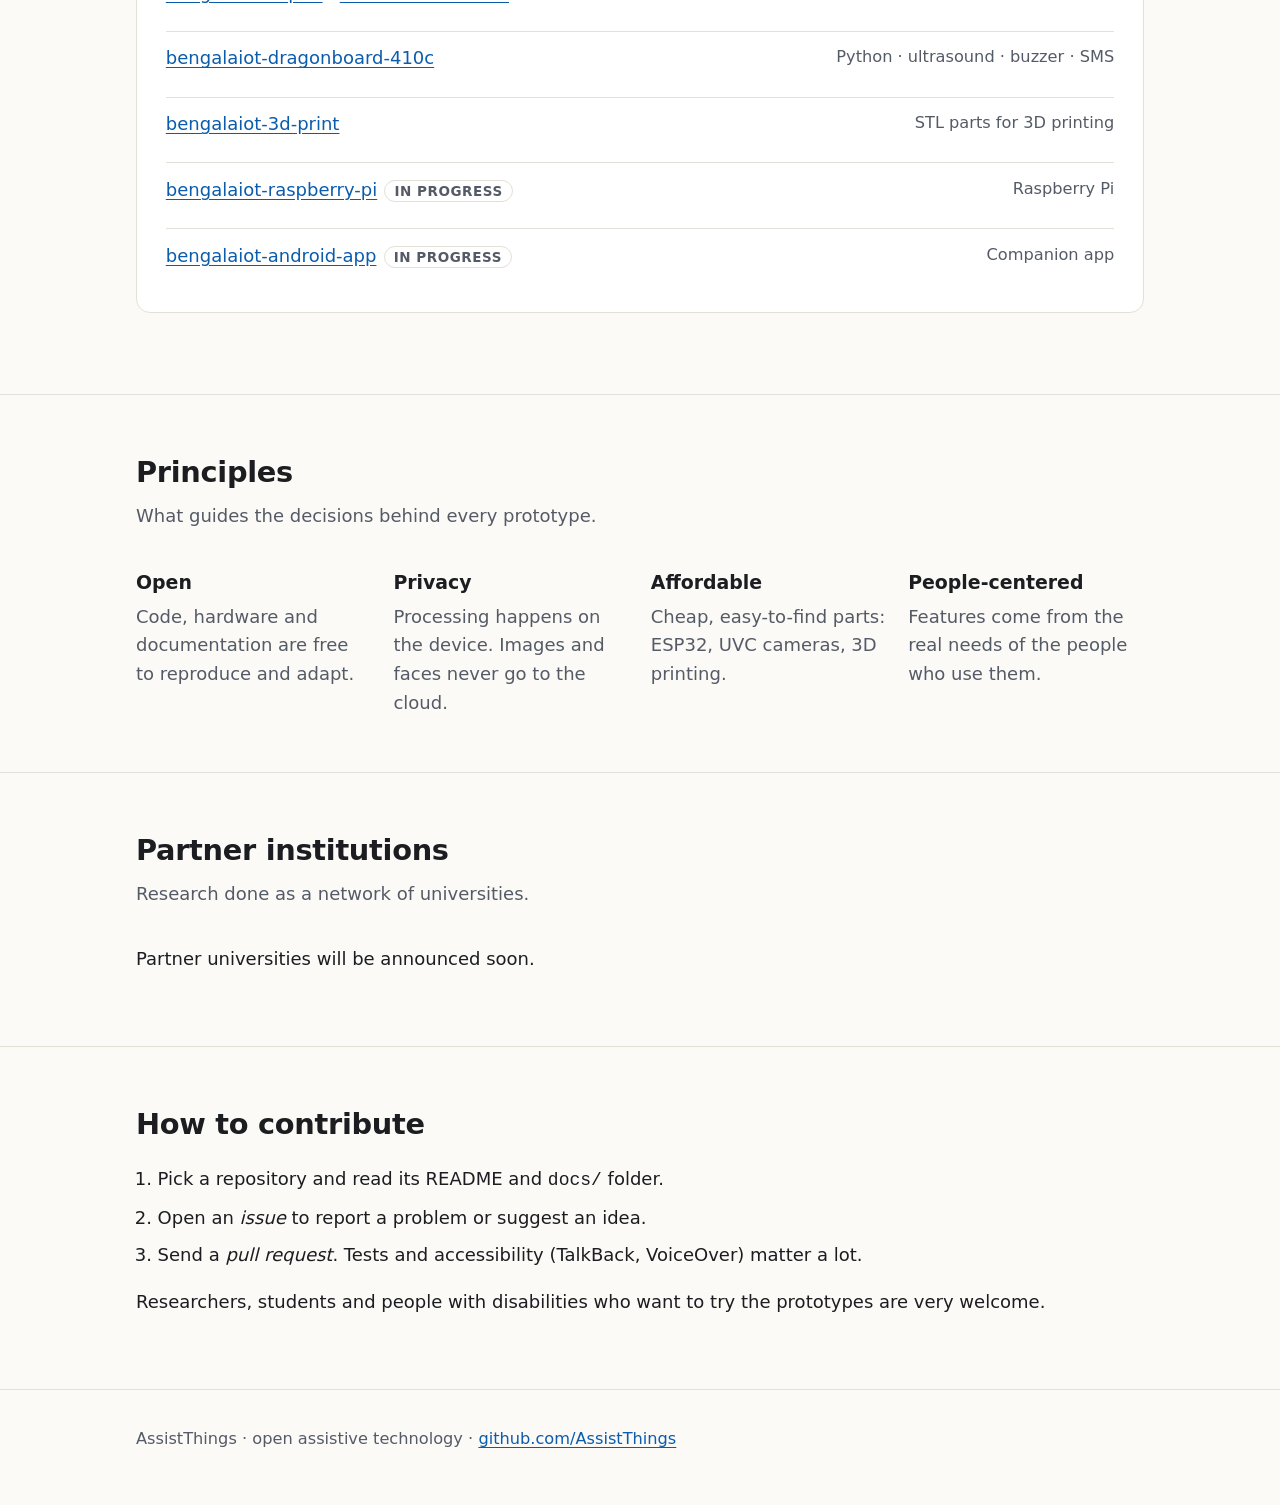
==== commit d24dcb90: "docs: trocar o titulo principal para destacar IA e IoT" ====
--- a/en/index.html
+++ b/en/index.html
@@ -41,7 +41,7 @@
   <div class="wrap hero">
     <div class="hero-head">
       <img class="hero-logo" src="/assets/logo.jpg" alt="AssistThings logo: person walking with a cane" width="112" height="112">
-      <h1>Open assistive technology, built through research.</h1>
+      <h1>Open assistive technology with AI and IoT.</h1>
     </div>
     <p>AssistThings brings together several universities to build open assistive technology for people with disabilities, using Artificial Intelligence and the Internet of Things with affordable hardware and on-device processing.</p>
     <div class="btns">
